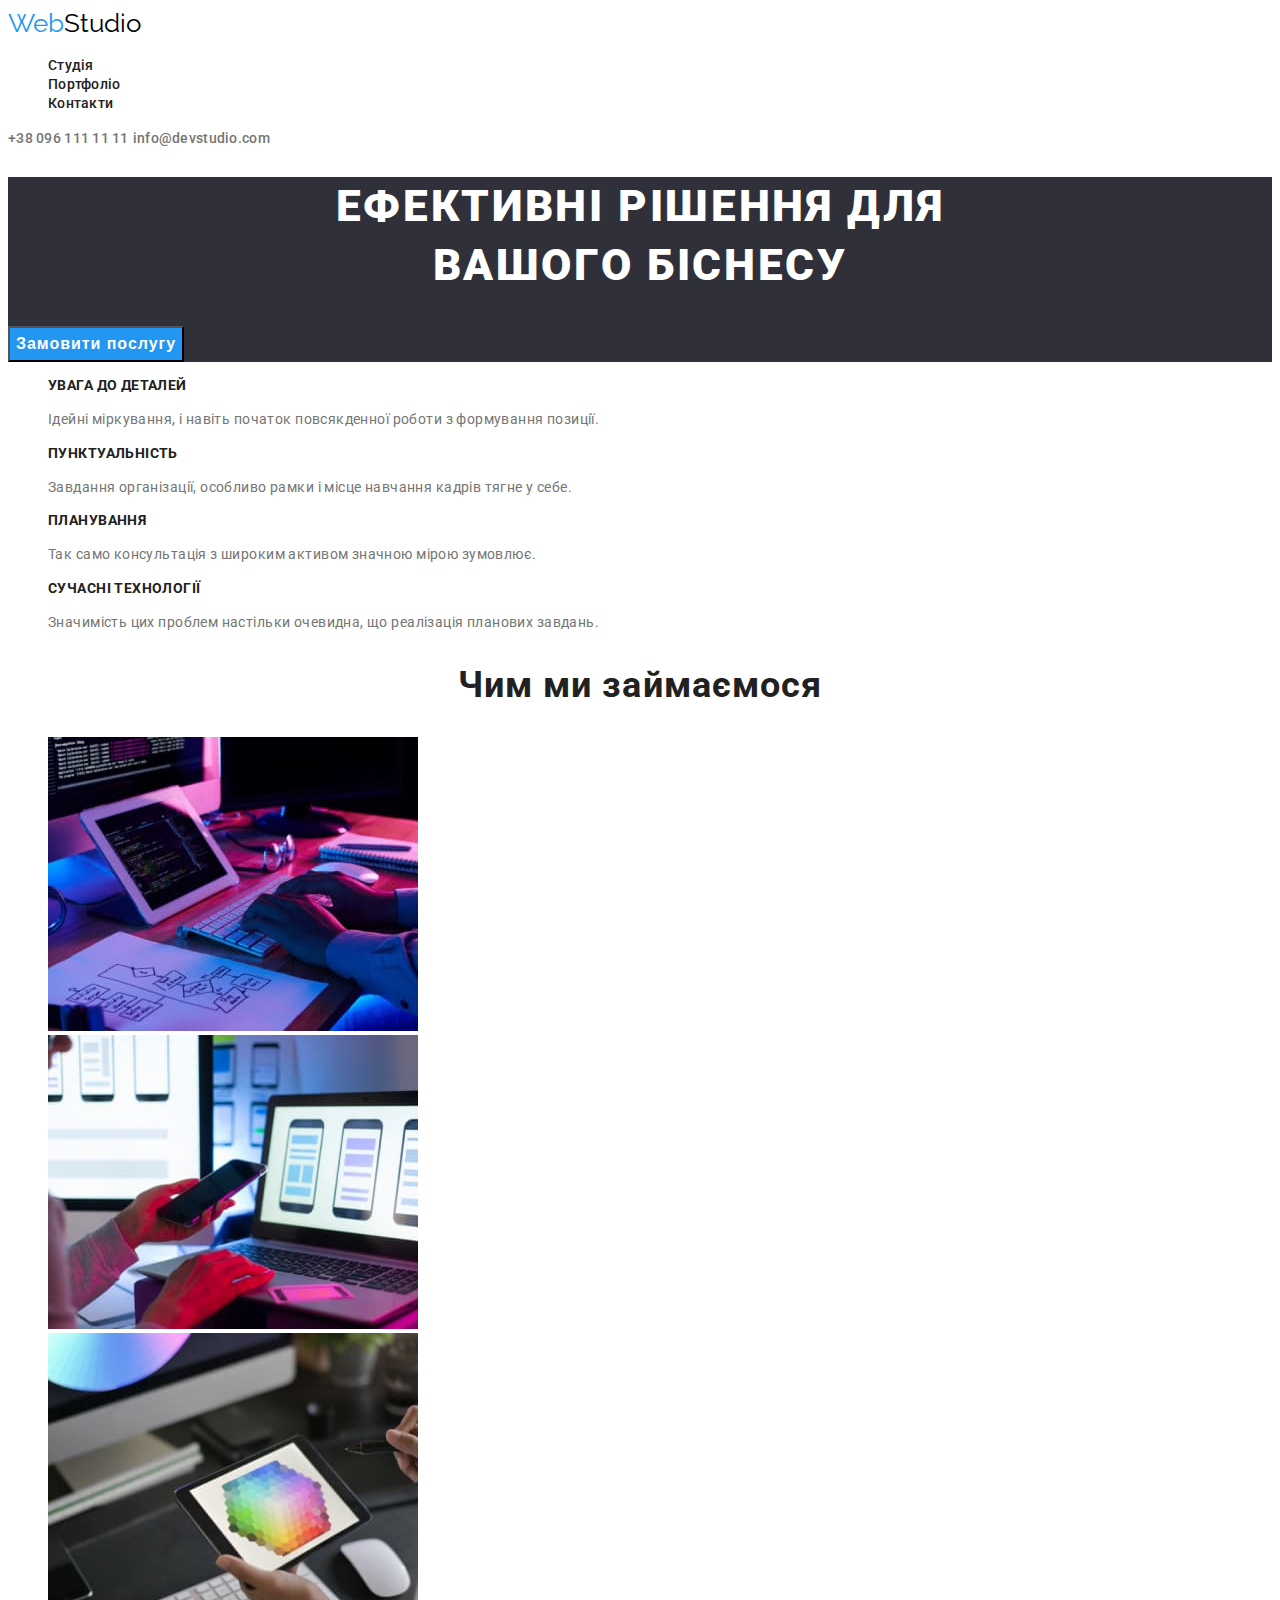
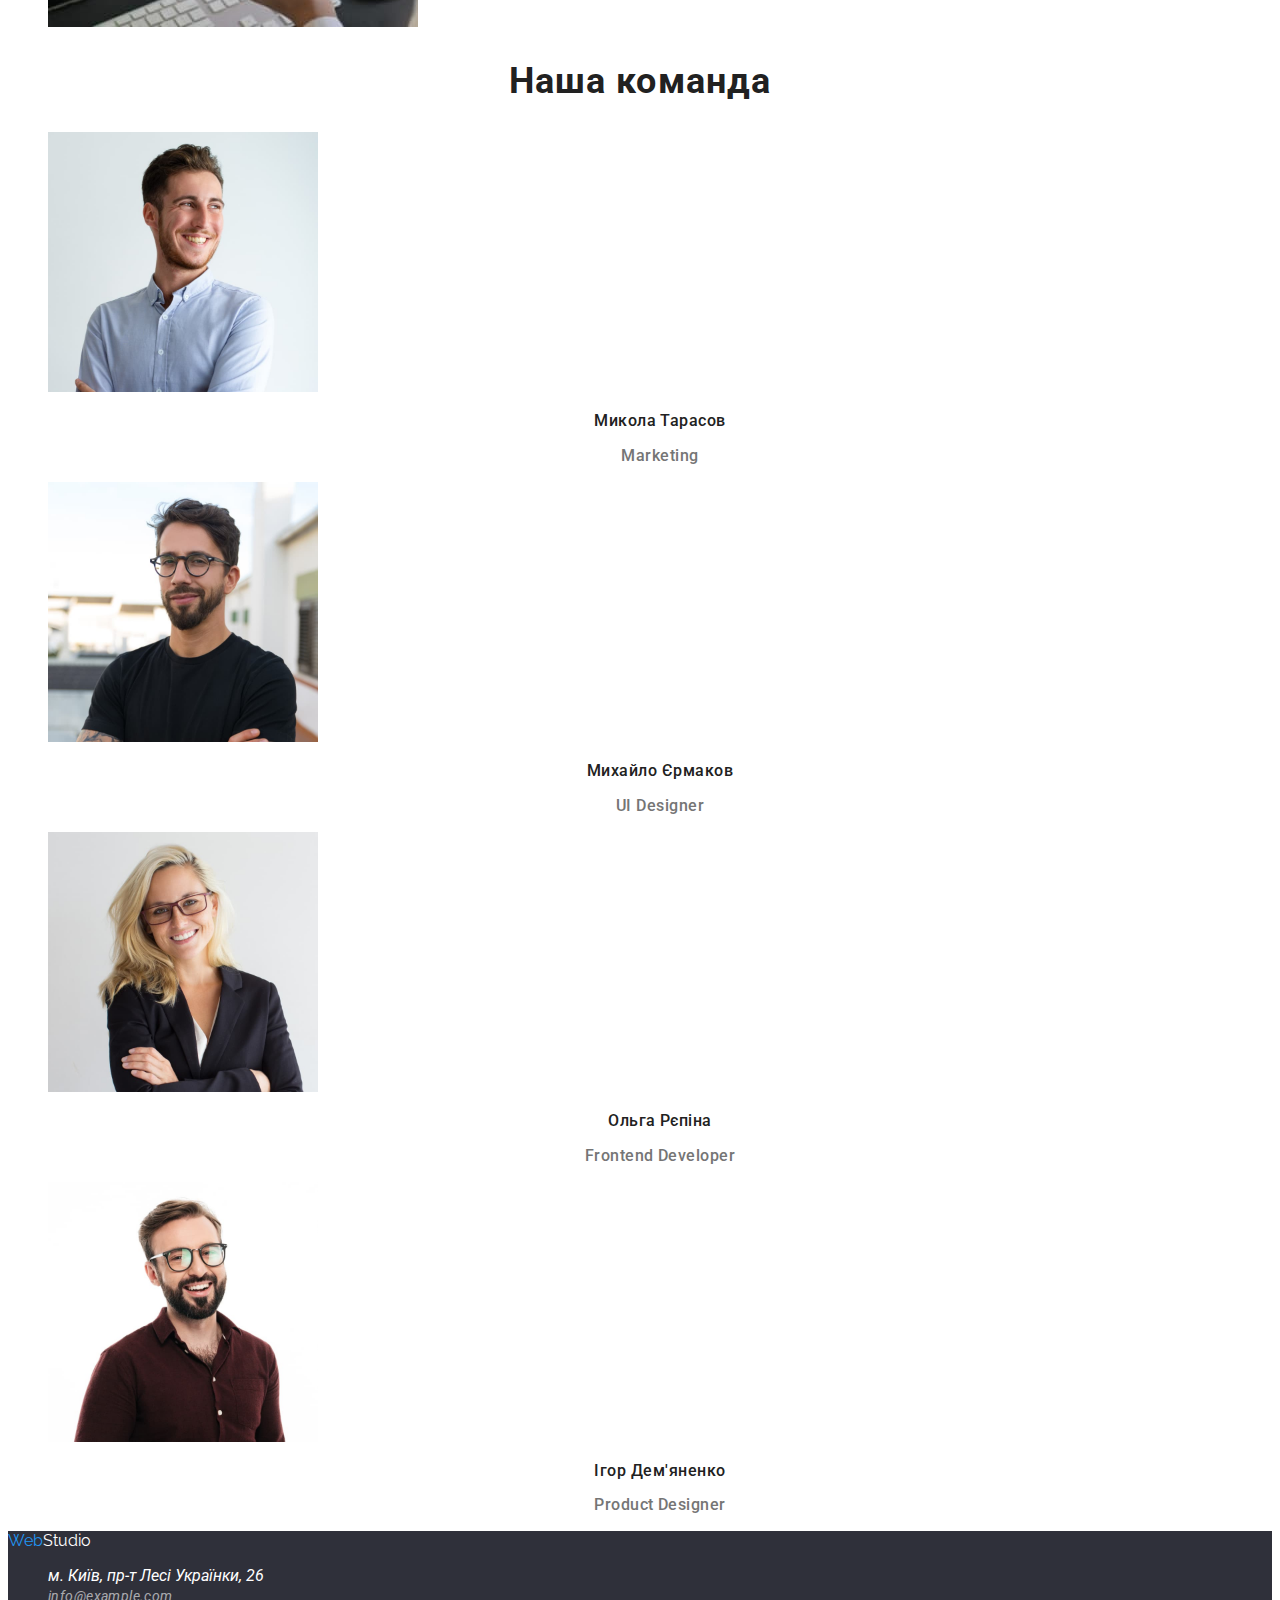
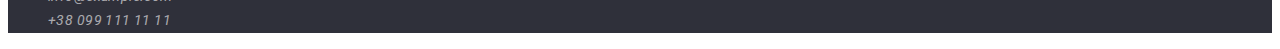
==== index.html @ bb92b0ab "Add files via upload" ====
<!DOCTYPE html>
<html lang="uk">
<head>
    <meta charset="UTF-8">
    <meta http-equiv="X-UA-Compatible" content="IE=edge">
    <meta name="viewport" content="width=device-width, initial-scale=1.0">
    <title>WebStudio</title>
    <link href="https://fonts.googleapis.com/css2?family=Raleway:wght@700&family=Roboto:wght@400;500;700;900&display=swap" rel="stylesheet">
    <link rel="stylesheet" href="./css/styles.css">
</head>

<body>
    <header class="top-page">
        <nav class="page-nav">
            <a href="./index.html" class="logo"><span class="web">Web</span>Studio</a>
            <ul>
                <li><a class="item-nav" href="./index.html">Студія</a></li>
                <li><a class="item-nav" href="./portfolio.html">Портфоліо</a></li>
                <li><a class="item-nav" href="">Контакти</a></li>
            </ul>
        </nav>
        <a class="address-nav" href="tel:+380961111111">+38 096 111 11 11</a>
        <a class="address-nav" href="mailto:info@devstudio.com">info@devstudio.com</a>
    </header>

    <main class="page">

        <div class="hero-page">
            <section>
                <h1 class="main-title">Ефективні рішення для <br> вашого біснесу</h1>
                <button class="buy-button" type="button">
                    Замовити послугу
                </button>
            </section>
        </div>

        <section>

            <h2 class="features">Особливості</h2>
            <ul>
                <li>
                    <h3 class="title feature">УВАГА ДО ДЕТАЛЕЙ</h3>
                    <p class="text description">Ідейні міркування, і навіть початок повсякденної роботи з формування позиції.</p>
                </li>
                <li>
                    <h3 class="title feature">ПУНКТУАЛЬНІСТЬ</h3>
                    <p class="text description">Завдання організації, особливо рамки і місце навчання кадрів тягне у себе.</p>
                </li>
                <li>
                    <h3 class="title feature">ПЛАНУВАННЯ</h3>
                    <p class="text description">Так само консультація з широким активом значною мірою зумовлює.</p>
                </li>
                <li>
                    <h3 class="title feature">СУЧАСНІ ТЕХНОЛОГІЇ</h3>
                    <p class="text description">Значимість цих проблем настільки очевидна, що реалізація планових завдань.</p>
                </li>
            </ul>

        </section>

        <section>

            <h2 class="title example">Чим ми займаємося</h2>
            <ul>
                <li>
                    <img width="370" src="./images/img.jpg" alt="working on computer">
                </li>
                <li>
                    <img width="370" src="./images/img (1).jpg" alt="working on laptop">
                </li>
                <li>
                    <img width="370" src="./images/img (2).jpg" alt="working on tablet">
                </li>
            </ul>
        </section>
        
        <section>

            <h2 class="title team">Наша команда</h2>
            <ul>
                <li>
                    <img width="270" src="./images/img (3).jpg" alt="man">
                    <h3 class="title person">Микола Тарасов</h3>
                    <p class="text position">Marketing</p>
                </li>
                <li>
                    <img width="270" src="./images/img (4).jpg" alt="man">
                    <h3 class="title person">Михайло Єрмаков</h3>
                    <p class="text position">UI Designer</p>
                </li>
                <li>
                    <img width="270" src="./images/img (6).jpg" alt="woman">
                    <h3 class="title person">Ольга Рєпіна</h3>
                    <p class="text position">Frontend Developer</p>
                </li>
                <li>
                    <img width="270" src="./images/img (7).jpg" alt="man">
                    <h3 class="title person">Ігор Дем'яненко</h3>
                    <p class="text position"> Product Designer</p>
                </li>
            </ul>
        </section>
    </main>

    <footer class="end-page">
        <a class="logo-footer" href="./index.html"><span class="web">Web</span>Studio</a>
        <div>
            <address>
                <ul>
                    <li><a class="address-f" href="">м. Київ, пр-т Лесі Українки, 26 </a></li>
                    <li><a class="address" href="mailto:info@example.com">info@example.com</a></li>
                    <li><a class="address" href="tell:+380991111111">+38 099 111 11 11</a></li>
                </ul>
            </address>
        </div>
    </footer> 
</body>
</html>
---- css/styles.css ----
:root{
    --text-color: #757575;
    --title-color:#212121;
    --main-background-color:#F5F5F5;
    --second-background-color:#F5F4FA;
    --brand-color: #2196F3;
    --brandnew-color: #2F303A;
    --hero-text-color: #FFFFFF;
    --logo-color:#000000;

}
ul{
    list-style: none;
}
.logo {
    color: var(--logo-color);
    text-decoration: none;
    font-family: 'Raleway';
    font-size: 26px;
    line-height: 1.2;
}
.web {
    color: var(--brand-color);
}
body{
    font-family: 'Roboto', sans-serif;
    color: var(--title-color);
}
/* header */

.item-nav {
    color: var(--title-color);
    text-decoration: none;
    font-weight: 500;
    font-size: 14px;
    line-height:1.14;
    letter-spacing: 0.02em;

}
.item-nav:hover,
.item-nav:focus{
    color: var(--brand-color);
}
.address-nav{
    color: var(--text-color);
    text-decoration: none;
    font-weight: 500;
    font-size: 14px;
    line-height:1.14;
    letter-spacing: 0.02em;

}
.address-nav:hover,
.address-nav:focus {
    color: var(--brand-color);
}
/* hero-page */
.hero-page {
    background-color: var(--brandnew-color)
}
.main-title {
    color: var(--hero-text-color);
    font-weight: 900;
    font-size: 44px;
    line-height: 1.36;
    text-align: center;
    letter-spacing: 0.06em;
    text-transform: uppercase;

}
.buy-button {
    color: var(--hero-text-color);
    background-color: var(--brand-color);
    font-weight: 700;
    font-size: 16px;
    line-height: 1.87;
    display: flex;
    align-items: center;
    text-align: center;
    letter-spacing: 0.06em;
}
/* main index*/
.features {
    display: none;
}
.feature {
    font-weight: 700;
    font-size: 14px;
    line-height: 1.14;
    letter-spacing: 0.03em;
    text-transform: uppercase;  
}
.description{
    font-size: 14px;
    line-height: 1.71;
    letter-spacing: 0.03em;
}
.example{
    font-weight: 700;
    font-size: 36px;
    line-height: 1.16;
    text-align: center;
    letter-spacing: 0.03em;
}
.team{
    font-weight: 700;
    font-size: 36px;
    line-height: 1.16;
    text-align: center;
    letter-spacing: 0.03em;
}
.person{
    font-weight: 500;
    font-size: 16px;
    line-height: 1.18;
    text-align: center;
    letter-spacing: 0.03em;
}
.position{
    font-weight: 500;
    font-size: 16px;
    line-height: 1.18;
    text-align: center;
    letter-spacing: 0.03em; 
}

.text {
    color: var(--text-color);
}
.title {
    color: var(--title-color);
}
/* footer */
.address{
    color: rgba(255, 255, 255, 0.6);
    text-decoration: none;
    font-size: 14px;
    line-height: 1.71;
    letter-spacing: 0.03em;

}
.address-f {
    text-decoration: none;
    color: var(--hero-text-color);
}
.end-page{
    background-color: var(--brandnew-color);
}
.logo-footer{
    text-decoration: none;
    color: var(--hero-text-color);
    font-family: 'Raleway'
    
}
.
/* портфоліо */

.projects{
    display: none;
}



.projects{
    display: none;
}
.text-button{
    color: var(--title-color);
}
.project-button {
    background-color: var(--second-background-color);
    color: var(--title-color);
    font-weight: 500;
    font-size: 16px;
    line-height: 1.62;
    text-align: center;
    letter-spacing: 0.03em;
    cursor: pointer;
}
.project-button:hover,
.project-button:focus {
    background-color: var(--brand-color);
    color: var(--hero-text-color);
}
.project-name{
    font-weight: 700;
    font-size: 18px;
    line-height: 36px;
    letter-spacing: 0.06em;
    color: var(--title-color);
}
.project-text{
    font-weight: 400;
    font-size: 16px;
    line-height: 30px;
    letter-spacing: 0.03em;
    color: var(--text-color);
}
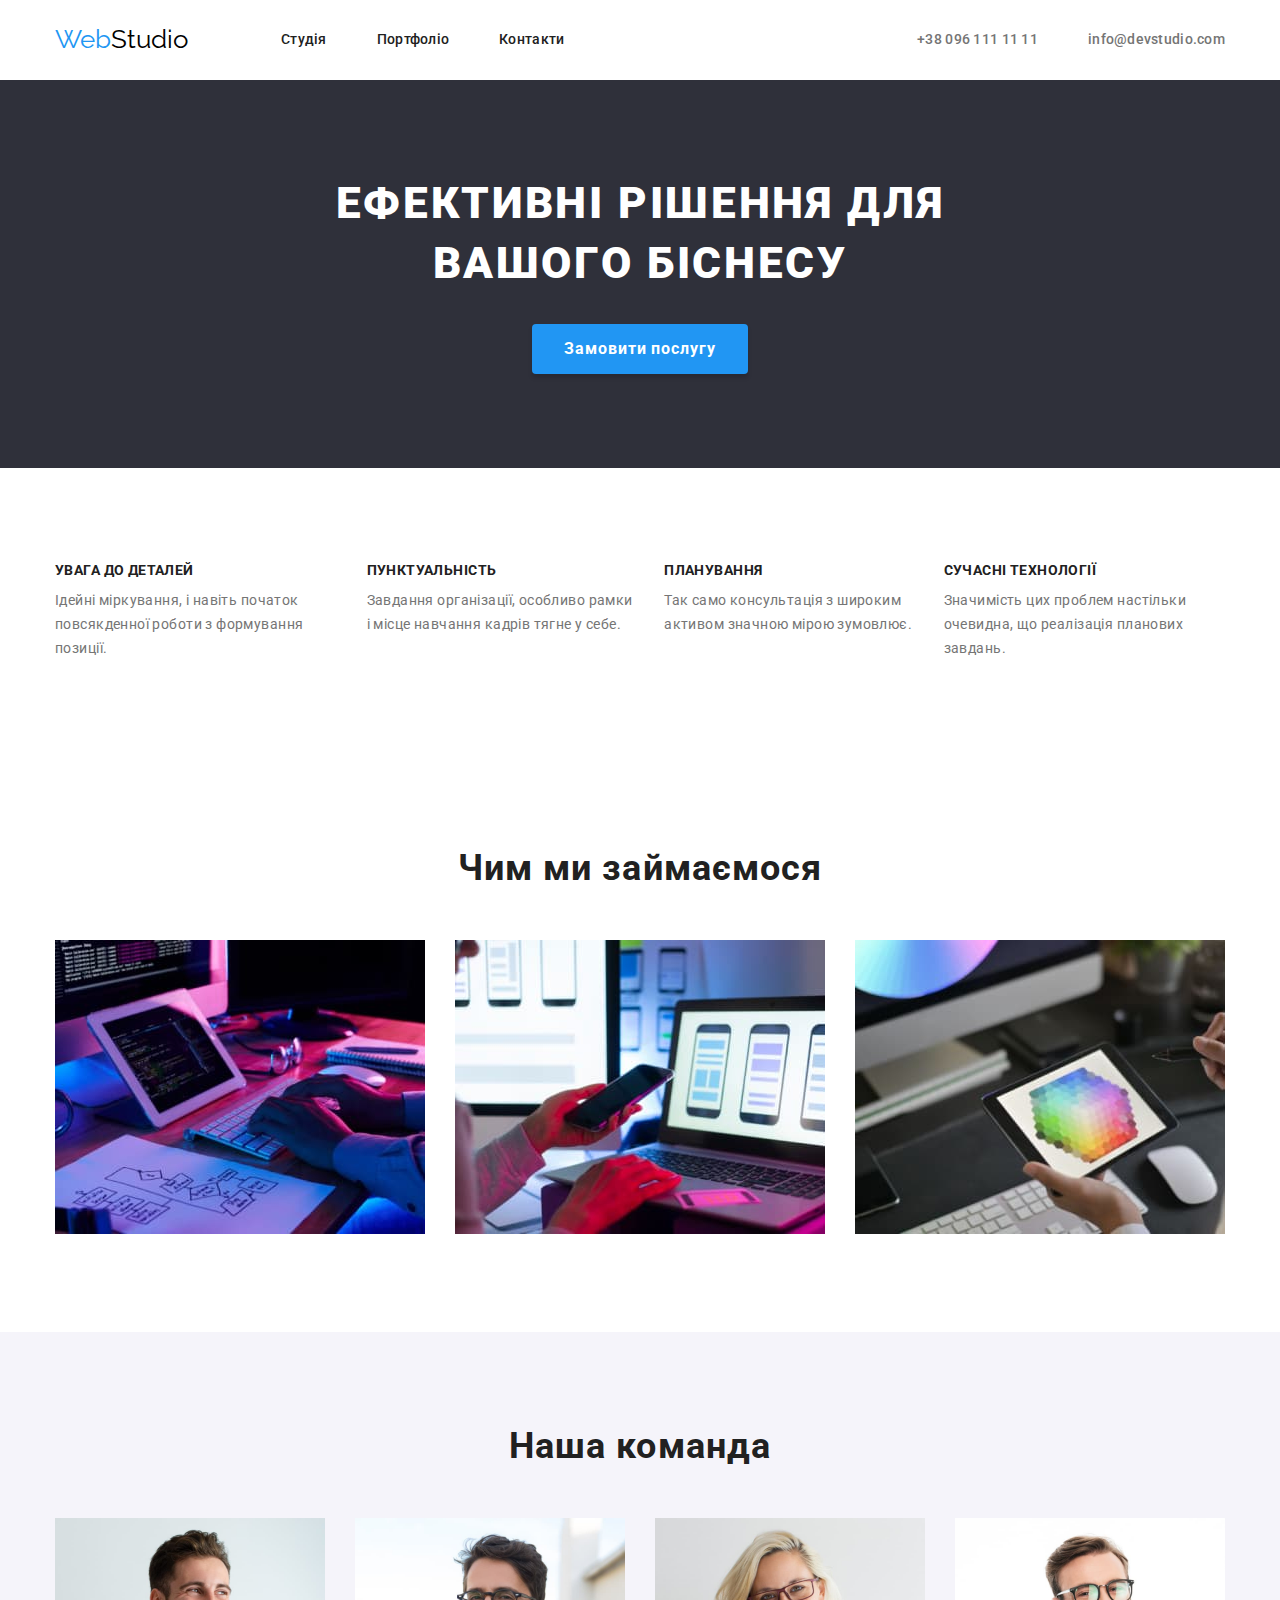
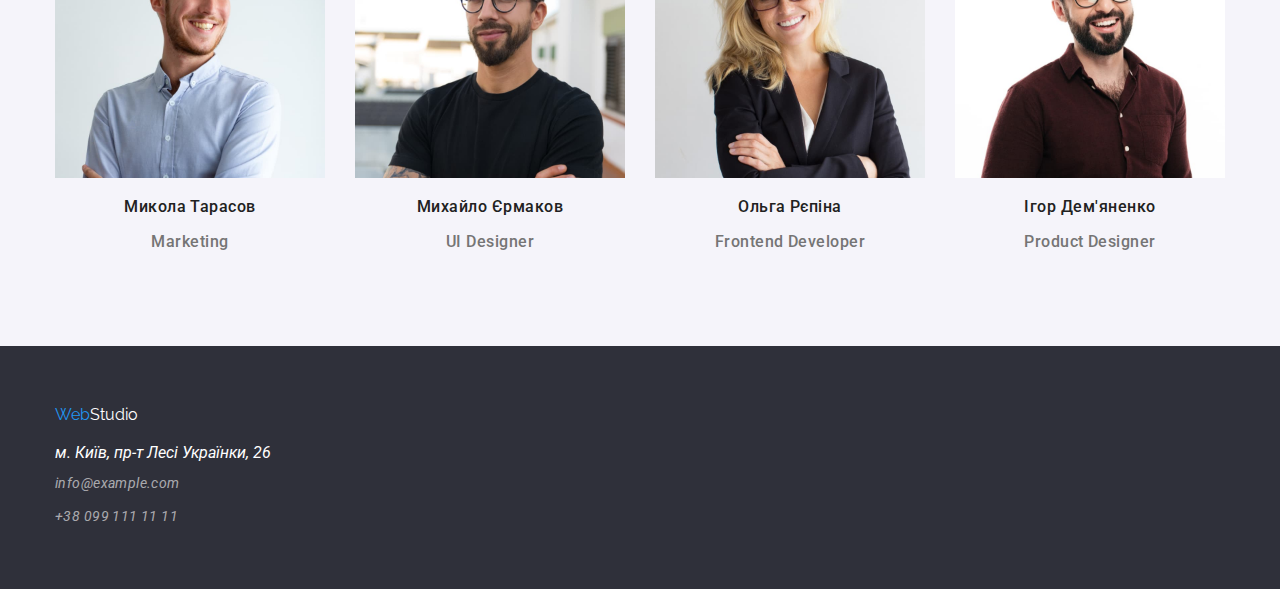
==== commit fbe98e1e: "доробив" ====
--- a/index.html
+++ b/index.html
@@ -6,112 +6,119 @@
     <meta name="viewport" content="width=device-width, initial-scale=1.0">
     <title>WebStudio</title>
     <link href="https://fonts.googleapis.com/css2?family=Raleway:wght@700&family=Roboto:wght@400;500;700;900&display=swap" rel="stylesheet">
+    <link rel="stylesheet" href="https://cdnjs.cloudflare.com/ajax/libs/modern-normalize/1.1.0/modern-normalize.min.css">
     <link rel="stylesheet" href="./css/styles.css">
 </head>
 
 <body>
-    <header class="top-page">
-        <nav class="page-nav">
-            <a href="./index.html" class="logo"><span class="web">Web</span>Studio</a>
-            <ul>
-                <li><a class="item-nav" href="./index.html">Студія</a></li>
-                <li><a class="item-nav" href="./portfolio.html">Портфоліо</a></li>
-                <li><a class="item-nav" href="">Контакти</a></li>
+    <header class="header-page">
+        <div class="container">
+            <nav class="page-nav">
+                <a href="./index.html" class="logo"><span class="web">Web</span>Studio</a>
+                <ul class="list">
+                    <li class="nav-list"><a class="item" href="./index.html">Студія</a></li>
+                    <li class="nav-list"><a class="item" href="./portfolio.html">Портфоліо</a></li>
+                    <li class="nav-list"><a class="item" href="#">Контакти</a></li>
+                </ul>
+            </nav>
+            <ul class="address">
+                <li class="address-list"><a class="address-nav" href="tel:+380961111111">+38 096 111 11 11</a></li>
+                <li class="address-list"><a class="address-nav" href="mailto:info@devstudio.com">info@devstudio.com</a></li>
             </ul>
-        </nav>
-        <a class="address-nav" href="tel:+380961111111">+38 096 111 11 11</a>
-        <a class="address-nav" href="mailto:info@devstudio.com">info@devstudio.com</a>
+        </div>
     </header>
 
     <main class="page">
-
-        <div class="hero-page">
-            <section>
-                <h1 class="main-title">Ефективні рішення для <br> вашого біснесу</h1>
+        <section class="section hero">
+            <div class="container">
+                <h1 class="title">Ефективні рішення для <br> вашого біснесу</h1>
                 <button class="buy-button" type="button">
                     Замовити послугу
                 </button>
-            </section>
-        </div>
-
-        <section>
-
-            <h2 class="features">Особливості</h2>
-            <ul>
-                <li>
-                    <h3 class="title feature">УВАГА ДО ДЕТАЛЕЙ</h3>
-                    <p class="text description">Ідейні міркування, і навіть початок повсякденної роботи з формування позиції.</p>
-                </li>
-                <li>
-                    <h3 class="title feature">ПУНКТУАЛЬНІСТЬ</h3>
-                    <p class="text description">Завдання організації, особливо рамки і місце навчання кадрів тягне у себе.</p>
-                </li>
-                <li>
-                    <h3 class="title feature">ПЛАНУВАННЯ</h3>
-                    <p class="text description">Так само консультація з широким активом значною мірою зумовлює.</p>
-                </li>
-                <li>
-                    <h3 class="title feature">СУЧАСНІ ТЕХНОЛОГІЇ</h3>
-                    <p class="text description">Значимість цих проблем настільки очевидна, що реалізація планових завдань.</p>
-                </li>
-            </ul>
-
+            </div>
         </section>
 
-        <section>
+        <section class="section">
+            <div class="container">
+                <h2 class="features">Особливості</h2>
+                <ul class="features-list">
+                    <li class="features-item">
+                        <h3 class="title">УВАГА ДО ДЕТАЛЕЙ</h3>
+                        <p class="text">Ідейні міркування, і навіть початок повсякденної роботи з формування позиції.</p>
+                    </li>
+                    <li class="features-item">
+                        <h3 class="title">ПУНКТУАЛЬНІСТЬ</h3>
+                        <p class="text">Завдання організації, особливо рамки і місце навчання кадрів тягне у себе.</p>
+                    </li>
+                    <li class="features-item">
+                        <h3 class="title">ПЛАНУВАННЯ</h3>
+                        <p class="text">Так само консультація з широким активом значною мірою зумовлює.</p>
+                    </li>
+                    <li class="features-item">
+                        <h3 class="title">СУЧАСНІ ТЕХНОЛОГІЇ</h3>
+                        <p class="text">Значимість цих проблем настільки очевидна, що реалізація планових завдань.</p>
+                    </li>
+                </ul>
+            </div>
+        </section>
 
-            <h2 class="title example">Чим ми займаємося</h2>
-            <ul>
-                <li>
-                    <img width="370" src="./images/img.jpg" alt="working on computer">
-                </li>
-                <li>
-                    <img width="370" src="./images/img (1).jpg" alt="working on laptop">
-                </li>
-                <li>
-                    <img width="370" src="./images/img (2).jpg" alt="working on tablet">
-                </li>
-            </ul>
+        <section class="section">
+            <div class="container">
+                <h2 class="title-example">Чим ми займаємося</h2>
+                <ul class="list-example">
+                    <li class="item-example">
+                        <img class="image-example" width="370" src="./images/img.jpg" alt="working on computer">
+                    </li>
+                    <li class="item-example">
+                        <img class="image-example" width="370" src="./images/img (1).jpg" alt="working on laptop">
+                    </li>
+                    <li class="item-example">
+                        <img class="image-example" width="370" src="./images/img (2).jpg" alt="working on tablet">
+                    </li>
+                </ul>
+            </div>
         </section>
         
-        <section>
-
-            <h2 class="title team">Наша команда</h2>
-            <ul>
-                <li>
-                    <img width="270" src="./images/img (3).jpg" alt="man">
-                    <h3 class="title person">Микола Тарасов</h3>
-                    <p class="text position">Marketing</p>
-                </li>
-                <li>
-                    <img width="270" src="./images/img (4).jpg" alt="man">
-                    <h3 class="title person">Михайло Єрмаков</h3>
-                    <p class="text position">UI Designer</p>
-                </li>
-                <li>
-                    <img width="270" src="./images/img (6).jpg" alt="woman">
-                    <h3 class="title person">Ольга Рєпіна</h3>
-                    <p class="text position">Frontend Developer</p>
-                </li>
-                <li>
-                    <img width="270" src="./images/img (7).jpg" alt="man">
-                    <h3 class="title person">Ігор Дем'яненко</h3>
-                    <p class="text position"> Product Designer</p>
-                </li>
-            </ul>
+        <section class="section background">
+            <div class="container">
+                <h2 class="title-team">Наша команда</h2>
+                <ul class="list-team">
+                    <li class="item-team">
+                        <img width="270" src="./images/img (3).jpg" alt="man">
+                        <h3 class="title person">Микола Тарасов</h3>
+                        <p class="text position">Marketing</p>
+                    </li>
+                    <li class="item-team">
+                        <img width="270" src="./images/img (4).jpg" alt="man">
+                        <h3 class="title person">Михайло Єрмаков</h3>
+                        <p class="text position">UI Designer</p>
+                    </li>
+                    <li class="item-team">
+                        <img width="270" src="./images/img (6).jpg" alt="woman">
+                        <h3 class="title person">Ольга Рєпіна</h3>
+                        <p class="text position">Frontend Developer</p>
+                    </li>
+                    <li class="item-team">
+                        <img width="270" src="./images/img (7).jpg" alt="man">
+                        <h3 class="title person">Ігор Дем'яненко</h3>
+                        <p class="text position"> Product Designer</p>
+                    </li>
+                </ul>
+            </div>
         </section>
     </main>
 
     <footer class="end-page">
-        <a class="logo-footer" href="./index.html"><span class="web">Web</span>Studio</a>
-        <div>
-            <address>
-                <ul>
-                    <li><a class="address-f" href="">м. Київ, пр-т Лесі Українки, 26 </a></li>
-                    <li><a class="address" href="mailto:info@example.com">info@example.com</a></li>
-                    <li><a class="address" href="tell:+380991111111">+38 099 111 11 11</a></li>
-                </ul>
-            </address>
+        <div class="container footer">
+            <a class="logo-footer" href="./index.html"><span class="web">Web</span>Studio</a>
+                <address>
+                    <ul class="list">
+                        <li class="list-address"><a class="address-f" href="">м. Київ, пр-т Лесі Українки, 26 </a></li>
+                        <li class="list-address"><a class="address-footer" href="mailto:info@example.com">info@example.com</a></li>
+                        <li class="list-address"><a class="address-footer" href="tell:+380991111111">+38 099 111 11 11</a></li>
+                    </ul>
+                </address>
+    
         </div>
     </footer> 
 </body>
--- a/css/styles.css
+++ b/css/styles.css
@@ -10,9 +10,32 @@
 
 }
 ul{
+    padding: 0;
+    margin: 0;
     list-style: none;
 }
+
+body{
+    font-family: 'Roboto', sans-serif;
+    color: var(--title-color);
+}
+/* container */
+.container{
+    width: 1200px;
+    padding-left: 15px;
+    padding-right: 15px;
+    margin-left: auto;
+    margin-right: auto;
+    padding: 0, 15px;
+
+    /* outline: solid tomato; */
+
+}
+/* шапка */
+/* logo */
 .logo {
+
+    margin-right: 93px;
     color: var(--logo-color);
     text-decoration: none;
     font-family: 'Raleway';
@@ -22,13 +45,36 @@
 .web {
     color: var(--brand-color);
 }
-body{
-    font-family: 'Roboto', sans-serif;
-    color: var(--title-color);
-}
-/* header */
-
-.item-nav {
+
+.header-page {
+    padding-top: 24px;
+    padding-bottom: 25px;
+    display: flex;
+    align-items: center;
+}
+.header-page .container {
+    display: flex;
+    align-items: center;
+}
+/* навігація */
+.page-nav {
+    display: flex;
+    align-items: center;
+}
+.page-nav .list {
+    display: flex;
+}
+.address .address-list + .address-list {
+    margin-left: 50px;
+}
+.address {
+    display: flex;
+    margin-left: auto;
+}
+.list .nav-list + .nav-list {
+    margin-left: 50px;
+}
+.item {
     color: var(--title-color);
     text-decoration: none;
     font-weight: 500;
@@ -37,10 +83,11 @@
     letter-spacing: 0.02em;
 
 }
-.item-nav:hover,
-.item-nav:focus{
+.page-nav .item:hover,
+.page-nav .item:focus{
     color: var(--brand-color);
 }
+
 .address-nav{
     color: var(--text-color);
     text-decoration: none;
@@ -54,61 +101,115 @@
 .address-nav:focus {
     color: var(--brand-color);
 }
+
+
 /* hero-page */
-.hero-page {
-    background-color: var(--brandnew-color)
-}
-.main-title {
+.hero {
+    background-color: var(--brandnew-color);
+    text-align: center;
+    
+}
+.hero .title {
+    margin-top: 0;
+    margin-bottom: 30px;
+
     color: var(--hero-text-color);
     font-weight: 900;
     font-size: 44px;
     line-height: 1.36;
-    text-align: center;
     letter-spacing: 0.06em;
     text-transform: uppercase;
 
 }
 .buy-button {
-    color: var(--hero-text-color);
-    background-color: var(--brand-color);
-    font-weight: 700;
-    font-size: 16px;
-    line-height: 1.87;
-    display: flex;
-    align-items: center;
-    text-align: center;
     letter-spacing: 0.06em;
+    font-weight: 700;
+    font-size: 16px;
+    line-height: 30px;
+    
+    width: 216px;
+    min-height: 50px;
+    
+    color: var(--hero-text-color);
+    border: transparent;
+    background: var(--brand-color);
+    box-shadow: 0px 4px 4px rgba(0, 0, 0, 0.15);
+    border-radius: 4px;
 }
 /* main index*/
+.section {
+    padding-top: 94px;
+    padding-bottom: 94px;
+}
 .features {
     display: none;
 }
-.feature {
-    font-weight: 700;
-    font-size: 14px;
-    line-height: 1.14;
-    letter-spacing: 0.03em;
-    text-transform: uppercase;  
-}
-.description{
-    font-size: 14px;
-    line-height: 1.71;
-    letter-spacing: 0.03em;
-}
-.example{
+.text {
+    margin-top: 0;
+    margin-bottom: 0;
+    color: var(--text-color);
+}
+.features-item:not(:last-child){
+    margin-right: 30px;
+}
+.features-item .text{
+    font-weight: 400;
+    font-size: 14px;
+    line-height: 24px;
+    letter-spacing: 0.03em
+}
+.features-item .title {
+    margin-top: 0px;
+    margin-bottom: 10px;
+    
+    font-weight: 700;
+    font-size: 14px;
+    line-height: 16px;
+    letter-spacing: 0.03em;
+    text-transform: uppercase;
+
+
+    color: var(--title-color);
+}
+.features-list {
+    display: flex;
+}
+.title-example{
+    margin-top: 0px;
+    margin-bottom: 50px;
+
     font-weight: 700;
     font-size: 36px;
     line-height: 1.16;
     text-align: center;
     letter-spacing: 0.03em;
 }
-.team{
+.list-example {
+    display: flex;
+}
+.item-example + .item-example {
+    margin-left: 30px;
+}
+.background{
+    background-color: var(--second-background-color);
+}
+
+.title-team{
+    margin-top: 0;
+    margin-bottom: 50px;
+
     font-weight: 700;
     font-size: 36px;
     line-height: 1.16;
     text-align: center;
     letter-spacing: 0.03em;
 }
+.list-team{
+    display: flex;
+}
+.item-team + .item-team {
+    margin-left: 30px;
+}
 .person{
     font-weight: 500;
     font-size: 16px;
@@ -123,21 +224,21 @@
     text-align: center;
     letter-spacing: 0.03em; 
 }
-
-.text {
-    color: var(--text-color);
-}
-.title {
-    color: var(--title-color);
-}
 /* footer */
-.address{
+.footer{
+    padding-top: 60px;
+    padding-bottom: 60px;
+}
+.address-footer{
     color: rgba(255, 255, 255, 0.6);
     text-decoration: none;
     font-size: 14px;
     line-height: 1.71;
     letter-spacing: 0.03em;
 
+}
+.list-address:not(:last-child) {
+    margin-bottom: 9px;
 }
 .address-f {
     text-decoration: none;
@@ -147,42 +248,74 @@
     background-color: var(--brandnew-color);
 }
 .logo-footer{
+    display: inline-block;
+    margin-bottom: 20px;
+
     text-decoration: none;
     color: var(--hero-text-color);
     font-family: 'Raleway'
     
 }
-.
 /* портфоліо */
-
 .projects{
     display: none;
 }
-
-
-
-.projects{
-    display: none;
-}
-.text-button{
-    color: var(--title-color);
-}
+.project-list {
+    margin-bottom: 50px;
+    display: flex;
+    justify-content: center;
+}
+
 .project-button {
+    display: inline-block;
+    min-width: 73px;
+    min-height: 38px;
+
+    border: transparent;
     background-color: var(--second-background-color);
     color: var(--title-color);
+
     font-weight: 500;
     font-size: 16px;
     line-height: 1.62;
     text-align: center;
     letter-spacing: 0.03em;
     cursor: pointer;
+    box-shadow: 0px 3px 1px rgba(0, 0, 0, 0.1), 0px 1px 2px rgba(0, 0, 0, 0.08), 0px 2px 2px rgba(0, 0, 0, 0.12);
+    border-radius: 4px;
+}
+.project-list .item + .item {
+    margin-left: 8px;
 }
 .project-button:hover,
 .project-button:focus {
     background-color: var(--brand-color);
     color: var(--hero-text-color);
 }
+
+.picture {
+    width: 370px;
+    margin-right: 30px;
+    margin-bottom: 30px;
+}
+.picture:nth-child(3n){
+    margin-right: 0;
+}
+.picture:nth-last-child(-n + 3){
+    margin-bottom: 0;
+}
+
+
+.picture-list{
+
+    display: flex;
+    flex-wrap: wrap;
+}
 .project-name{
+    display: inline-block;
+    margin-top: 20px;
+    margin-bottom: 4px;
+
     font-weight: 700;
     font-size: 18px;
     line-height: 36px;
@@ -190,9 +323,13 @@
     color: var(--title-color);
 }
 .project-text{
+    margin-top: 0;
+    margin-bottom: 0;
+
+    
     font-weight: 400;
     font-size: 16px;
     line-height: 30px;
     letter-spacing: 0.03em;
     color: var(--text-color);
-}+}
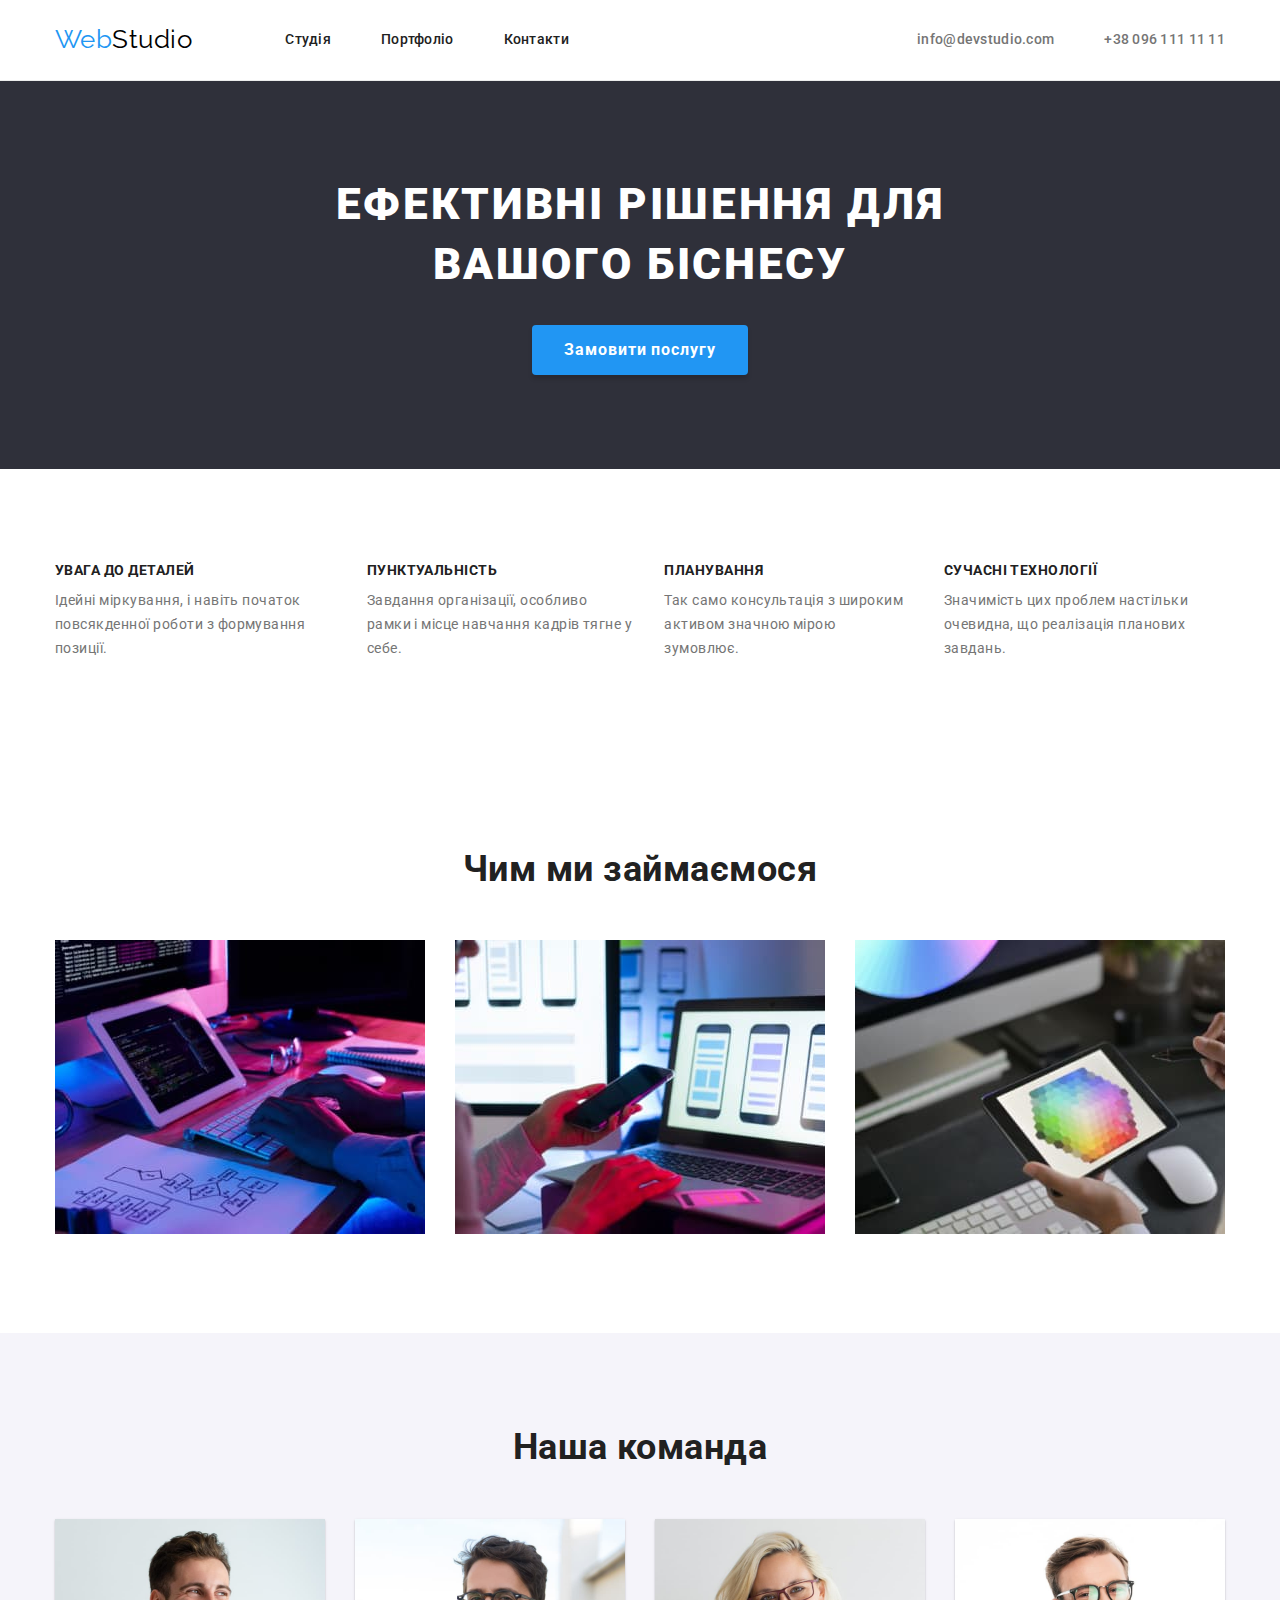
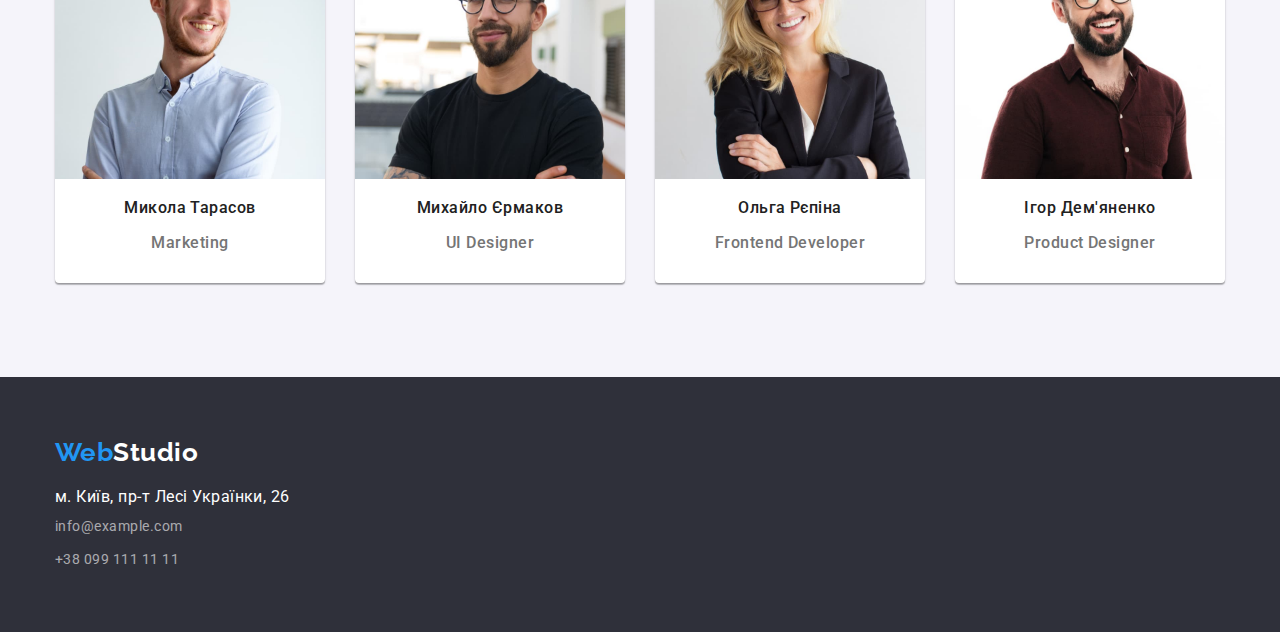
==== commit 24e13e76: "доробив дз" ====
--- a/index.html
+++ b/index.html
@@ -22,8 +22,8 @@
                 </ul>
             </nav>
             <ul class="address">
-                <li class="address-list"><a class="address-nav" href="tel:+380961111111">+38 096 111 11 11</a></li>
                 <li class="address-list"><a class="address-nav" href="mailto:info@devstudio.com">info@devstudio.com</a></li>
+                <li class="address-list"><a class="address-nav" href="tel:+380961111111">+38 096 111 11 11</a></li>  
             </ul>
         </div>
     </header>
@@ -31,7 +31,7 @@
     <main class="page">
         <section class="section hero">
             <div class="container">
-                <h1 class="title">Ефективні рішення для <br> вашого біснесу</h1>
+                <h1 class="title">Ефективні рішення для вашого біснесу</h1>
                 <button class="buy-button" type="button">
                     Замовити послугу
                 </button>
@@ -40,22 +40,22 @@
 
         <section class="section">
             <div class="container">
-                <h2 class="features">Особливості</h2>
+                <h2 class="visually-hidden">Особливості</h2>
                 <ul class="features-list">
                     <li class="features-item">
-                        <h3 class="title">УВАГА ДО ДЕТАЛЕЙ</h3>
+                        <h3 class="title">Увага до деталей</h3>
                         <p class="text">Ідейні міркування, і навіть початок повсякденної роботи з формування позиції.</p>
                     </li>
                     <li class="features-item">
-                        <h3 class="title">ПУНКТУАЛЬНІСТЬ</h3>
+                        <h3 class="title">Пунктуальність</h3>
                         <p class="text">Завдання організації, особливо рамки і місце навчання кадрів тягне у себе.</p>
                     </li>
                     <li class="features-item">
-                        <h3 class="title">ПЛАНУВАННЯ</h3>
+                        <h3 class="title">Планування</h3>
                         <p class="text">Так само консультація з широким активом значною мірою зумовлює.</p>
                     </li>
                     <li class="features-item">
-                        <h3 class="title">СУЧАСНІ ТЕХНОЛОГІЇ</h3>
+                        <h3 class="title">Сучасні технології</h3>
                         <p class="text">Значимість цих проблем настільки очевидна, що реалізація планових завдань.</p>
                     </li>
                 </ul>
@@ -67,13 +67,13 @@
                 <h2 class="title-example">Чим ми займаємося</h2>
                 <ul class="list-example">
                     <li class="item-example">
-                        <img class="image-example" width="370" src="./images/img.jpg" alt="working on computer">
+                        <img class="image-example" width="370" src="./images/img.jpg" alt="працює за комп'ютером">
                     </li>
                     <li class="item-example">
-                        <img class="image-example" width="370" src="./images/img (1).jpg" alt="working on laptop">
+                        <img class="image-example" width="370" src="./images/img(1).jpg" alt="працює за ноутбуком">
                     </li>
                     <li class="item-example">
-                        <img class="image-example" width="370" src="./images/img (2).jpg" alt="working on tablet">
+                        <img class="image-example" width="370" src="./images/img(2).jpg" alt="працює за планшетом">
                     </li>
                 </ul>
             </div>
@@ -84,22 +84,22 @@
                 <h2 class="title-team">Наша команда</h2>
                 <ul class="list-team">
                     <li class="item-team">
-                        <img width="270" src="./images/img (3).jpg" alt="man">
+                        <img width="270" src="./images/img(3).jpg" alt="Микола-Тарасов">
                         <h3 class="title person">Микола Тарасов</h3>
                         <p class="text position">Marketing</p>
                     </li>
                     <li class="item-team">
-                        <img width="270" src="./images/img (4).jpg" alt="man">
+                        <img width="270" src="./images/img(4).jpg" alt="Михайло-Єрмаков">
                         <h3 class="title person">Михайло Єрмаков</h3>
                         <p class="text position">UI Designer</p>
                     </li>
                     <li class="item-team">
-                        <img width="270" src="./images/img (6).jpg" alt="woman">
+                        <img width="270" src="./images/img(6).jpg" alt="Ольга-Рєпіна">
                         <h3 class="title person">Ольга Рєпіна</h3>
                         <p class="text position">Frontend Developer</p>
                     </li>
                     <li class="item-team">
-                        <img width="270" src="./images/img (7).jpg" alt="man">
+                        <img width="270" src="./images/img(7).jpg" alt="Ігор-Дем'яненко">
                         <h3 class="title person">Ігор Дем'яненко</h3>
                         <p class="text position"> Product Designer</p>
                     </li>
@@ -115,7 +115,7 @@
                     <ul class="list">
                         <li class="list-address"><a class="address-f" href="">м. Київ, пр-т Лесі Українки, 26 </a></li>
                         <li class="list-address"><a class="address-footer" href="mailto:info@example.com">info@example.com</a></li>
-                        <li class="list-address"><a class="address-footer" href="tell:+380991111111">+38 099 111 11 11</a></li>
+                        <li class="list-address"><a class="address-footer" href="tel:+380991111111">+38 099 111 11 11</a></li>
                     </ul>
                 </address>
     
--- a/css/styles.css
+++ b/css/styles.css
@@ -4,21 +4,37 @@
     --main-background-color:#F5F5F5;
     --second-background-color:#F5F4FA;
     --brand-color: #2196F3;
+    --second-brand-color: #188CE8;
     --brandnew-color: #2F303A;
     --hero-text-color: #FFFFFF;
     --logo-color:#000000;
-
+    --grey-color: #EEEEEE;
+    --top-line-color: #ECECEC;
+}
+body{
+    font-family: 'Roboto', sans-serif;
+    color: var(--title-color);
+    letter-spacing: 0.03em;
+    color: var(--main-background-color);
+    color: var(--title-color);
 }
 ul{
     padding: 0;
     margin: 0;
     list-style: none;
 }
-
-body{
-    font-family: 'Roboto', sans-serif;
-    color: var(--title-color);
-}
+.visually-hidden {
+    position: absolute;
+      white-space: nowrap;
+      width: 1px;
+      height: 1px;
+      overflow: hidden;
+      border: 0;
+      padding: 0;
+      clip: rect(0 0 0 0);
+      clip-path: inset(50%);
+      margin: -1px;
+  } 
 /* container */
 .container{
     width: 1200px;
@@ -31,6 +47,19 @@
     /* outline: solid tomato; */
 
 }
+/* акцент */
+.web,
+.page-nav,
+.item:hover,
+.page-nav,
+.item:focus,
+.address-nav:hover,
+.address-nav:focus,
+.address-footer:hover,
+.address-footer:focus{
+    color: var(--brand-color);
+}
+
 /* шапка */
 /* logo */
 .logo {
@@ -38,19 +67,19 @@
     margin-right: 93px;
     color: var(--logo-color);
     text-decoration: none;
-    font-family: 'Raleway';
+    font-family: 'Raleway', sans-serif;
     font-size: 26px;
     line-height: 1.2;
 }
-.web {
-    color: var(--brand-color);
-}
+
 
 .header-page {
     padding-top: 24px;
     padding-bottom: 25px;
     display: flex;
     align-items: center;
+
+    border-bottom: 1px solid var(--top-line-color)
 }
 .header-page .container {
     display: flex;
@@ -83,10 +112,6 @@
     letter-spacing: 0.02em;
 
 }
-.page-nav .item:hover,
-.page-nav .item:focus{
-    color: var(--brand-color);
-}
 
 .address-nav{
     color: var(--text-color);
@@ -97,10 +122,10 @@
     letter-spacing: 0.02em;
 
 }
-.address-nav:hover,
-.address-nav:focus {
-    color: var(--brand-color);
-}
+/* .line{
+    border-bottom: 1px solid var(--top-line-color)
+} */
+
 
 
 /* hero-page */
@@ -110,8 +135,13 @@
     
 }
 .hero .title {
+
+    width: 694px;
+    margin: 0 auto 30px auto;
+    /* margin-left: auto;
+    margin-right: auto;
     margin-top: 0;
-    margin-bottom: 30px;
+    margin-bottom: 30px; */
 
     color: var(--hero-text-color);
     font-weight: 900;
@@ -125,8 +155,9 @@
     letter-spacing: 0.06em;
     font-weight: 700;
     font-size: 16px;
-    line-height: 30px;
-    
+    line-height: 1.87;
+    
+    cursor: pointer;
     width: 216px;
     min-height: 50px;
     
@@ -136,14 +167,16 @@
     box-shadow: 0px 4px 4px rgba(0, 0, 0, 0.15);
     border-radius: 4px;
 }
+.buy-button:hover{
+    background: var(--second-brand-color);
+    box-shadow: 0px 4px 4px rgba(0, 0, 0, 0.15);
+    border-radius: 4px;
+}
 /* main index*/
 .section {
     padding-top: 94px;
     padding-bottom: 94px;
 }
-.features {
-    display: none;
-}
 .text {
     margin-top: 0;
     margin-bottom: 0;
@@ -155,8 +188,7 @@
 .features-item .text{
     font-weight: 400;
     font-size: 14px;
-    line-height: 24px;
-    letter-spacing: 0.03em
+    line-height: 1.71;
 }
 .features-item .title {
     margin-top: 0px;
@@ -164,8 +196,7 @@
     
     font-weight: 700;
     font-size: 14px;
-    line-height: 16px;
-    letter-spacing: 0.03em;
+    line-height: 1.14;
     text-transform: uppercase;
 
 
@@ -182,7 +213,6 @@
     font-size: 36px;
     line-height: 1.16;
     text-align: center;
-    letter-spacing: 0.03em;
 }
 .list-example {
     display: flex;
@@ -195,6 +225,8 @@
 }
 
 .title-team{
+    background-color: var(--second-background-color);
+
     margin-top: 0;
     margin-bottom: 50px;
 
@@ -202,10 +234,16 @@
     font-size: 36px;
     line-height: 1.16;
     text-align: center;
-    letter-spacing: 0.03em;
 }
 .list-team{
     display: flex;
+}
+.item-team{
+    padding-bottom: 30px;
+    background-color: var(--hero-text-color);
+    box-shadow: 0px 1px 3px rgba(0, 0, 0, 0.12), 0px 1px 1px rgba(0, 0, 0, 0.14), 0px 2px 1px rgba(0, 0, 0, 0.2);
+    border-radius: 0px 0px 4px 4px;
+
 }
 .item-team + .item-team {
     margin-left: 30px;
@@ -215,14 +253,12 @@
     font-size: 16px;
     line-height: 1.18;
     text-align: center;
-    letter-spacing: 0.03em;
 }
 .position{
     font-weight: 500;
     font-size: 16px;
     line-height: 1.18;
-    text-align: center;
-    letter-spacing: 0.03em; 
+    text-align: center; 
 }
 /* footer */
 .footer{
@@ -234,8 +270,11 @@
     text-decoration: none;
     font-size: 14px;
     line-height: 1.71;
-    letter-spacing: 0.03em;
-
+
+}
+
+.list-address {
+    font-style: normal;
 }
 .list-address:not(:last-child) {
     margin-bottom: 9px;
@@ -248,18 +287,19 @@
     background-color: var(--brandnew-color);
 }
 .logo-footer{
+    font-weight: 700;
+    font-size: 26px;
+    line-height: 1.19;
+
     display: inline-block;
     margin-bottom: 20px;
 
     text-decoration: none;
     color: var(--hero-text-color);
-    font-family: 'Raleway'
+    font-family: 'Raleway', sans-serif
     
 }
 /* портфоліо */
-.projects{
-    display: none;
-}
 .project-list {
     margin-bottom: 50px;
     display: flex;
@@ -279,7 +319,6 @@
     font-size: 16px;
     line-height: 1.62;
     text-align: center;
-    letter-spacing: 0.03em;
     cursor: pointer;
     box-shadow: 0px 3px 1px rgba(0, 0, 0, 0.1), 0px 1px 2px rgba(0, 0, 0, 0.08), 0px 2px 2px rgba(0, 0, 0, 0.12);
     border-radius: 4px;
@@ -294,6 +333,10 @@
 }
 
 .picture {
+    border-left: 1px solid var(--grey-color);
+    border-right: 1px solid var(--grey-color); 
+
+    border-bottom: 1px solid var(--grey-color);
     width: 370px;
     margin-right: 30px;
     margin-bottom: 30px;
@@ -307,6 +350,7 @@
 
 
 .picture-list{
+    text-align: center;
 
     display: flex;
     flex-wrap: wrap;
@@ -318,7 +362,7 @@
 
     font-weight: 700;
     font-size: 18px;
-    line-height: 36px;
+    line-height: 2;
     letter-spacing: 0.06em;
     color: var(--title-color);
 }
@@ -329,7 +373,13 @@
     
     font-weight: 400;
     font-size: 16px;
-    line-height: 30px;
-    letter-spacing: 0.03em;
+    line-height: 1.87;
     color: var(--text-color);
 }
+.project-item {
+    display: inline-block;
+
+    padding-bottom: 10px;
+
+    text-decoration: none;
+}
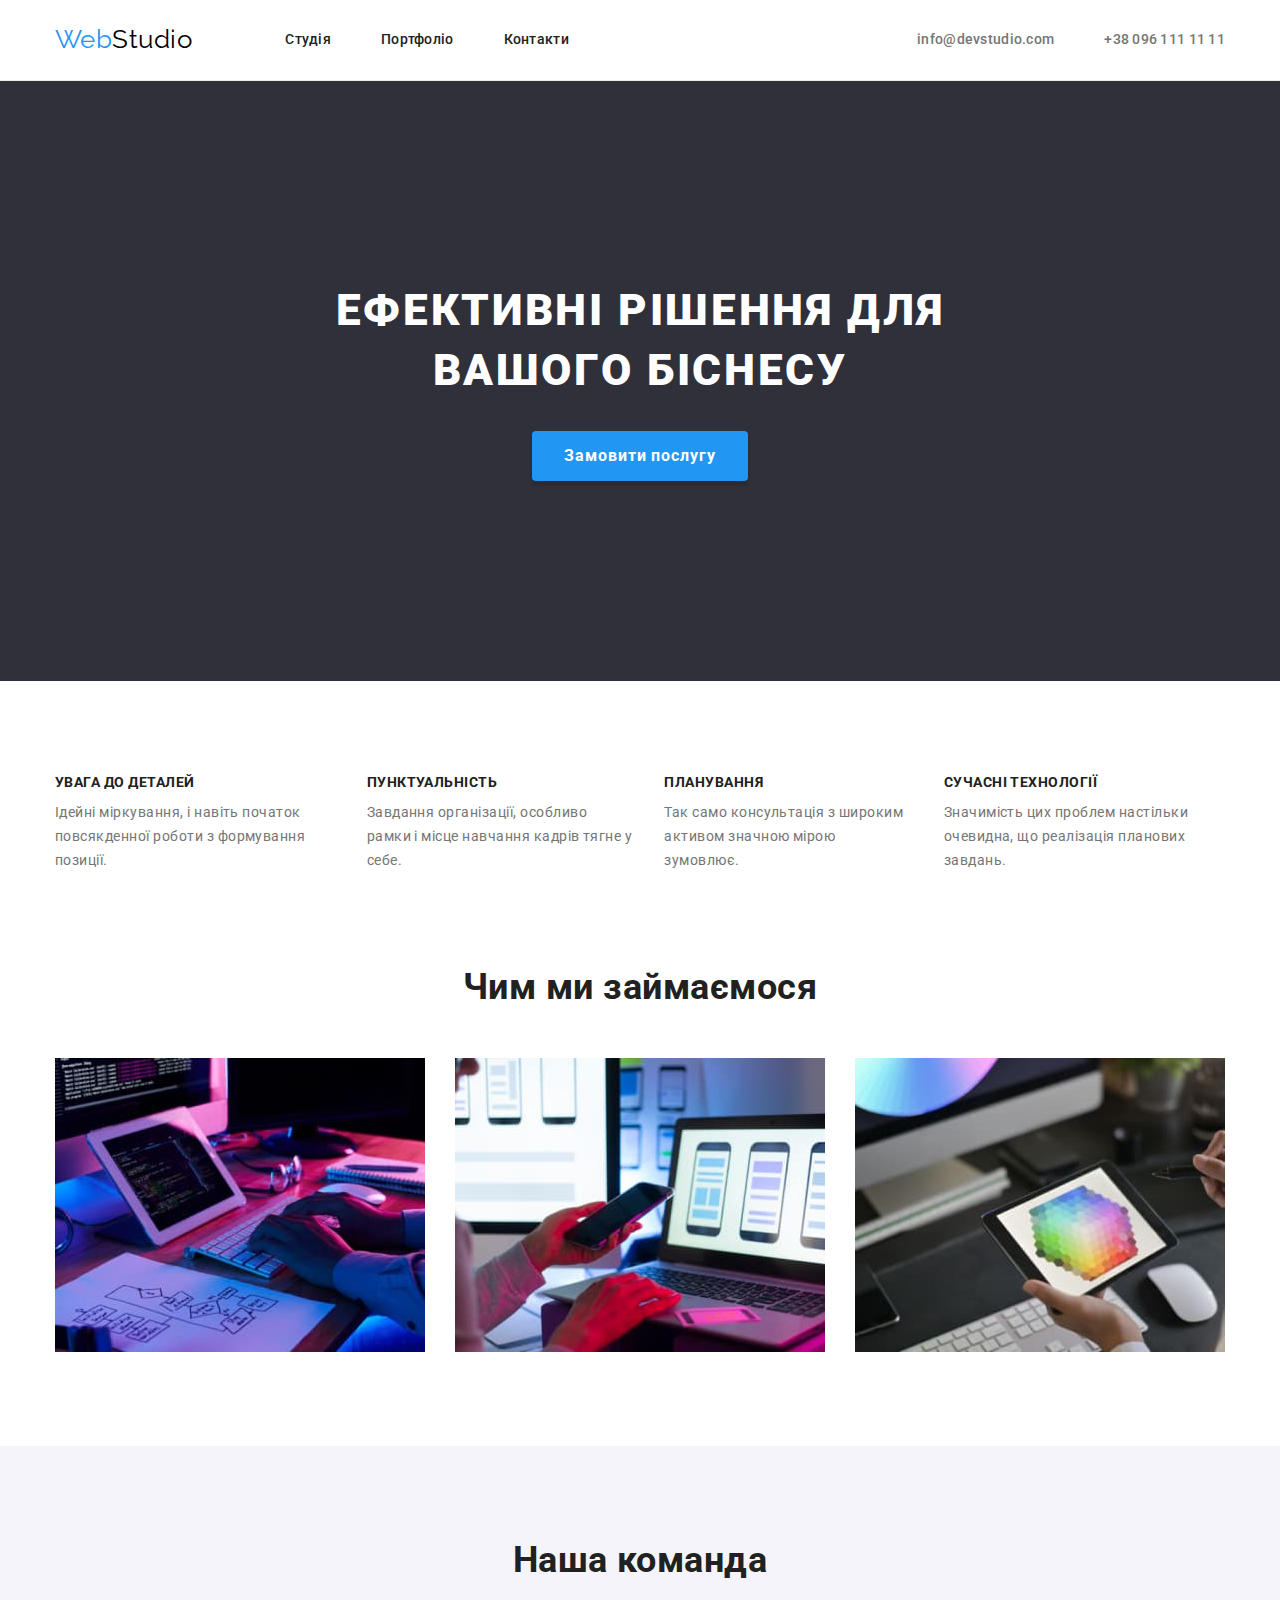
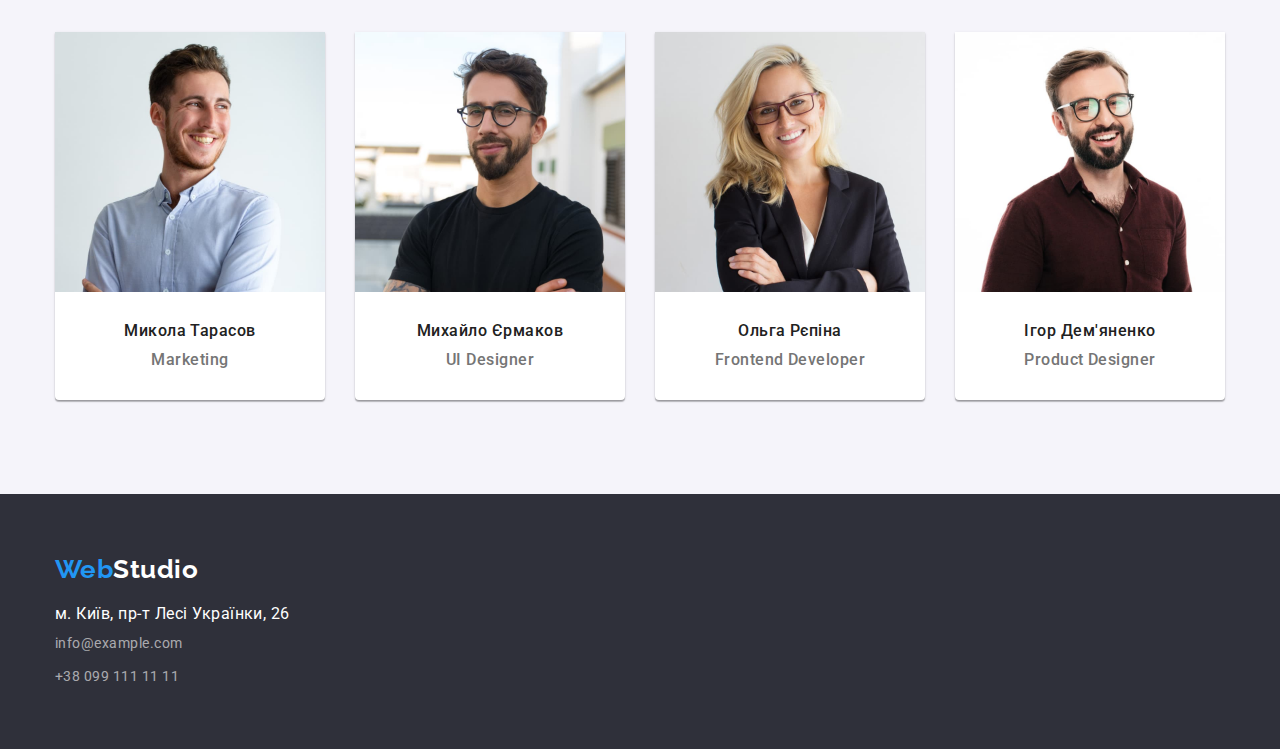
==== commit 2b5cedbd: "доробив дз" ====
--- a/index.html
+++ b/index.html
@@ -29,7 +29,7 @@
     </header>
 
     <main class="page">
-        <section class="section hero">
+        <section class="hero">
             <div class="container">
                 <h1 class="title">Ефективні рішення для вашого біснесу</h1>
                 <button class="buy-button" type="button">
@@ -38,7 +38,7 @@
             </div>
         </section>
 
-        <section class="section">
+        <section class="section no-padding">
             <div class="container">
                 <h2 class="visually-hidden">Особливості</h2>
                 <ul class="features-list">
@@ -85,31 +85,40 @@
                 <ul class="list-team">
                     <li class="item-team">
                         <img width="270" src="./images/img(3).jpg" alt="Микола-Тарасов">
-                        <h3 class="title person">Микола Тарасов</h3>
-                        <p class="text position">Marketing</p>
+                        <div class="about-person">
+                            <h3 class="title person">Микола Тарасов</h3>
+                            <p class="text position">Marketing</p>
+                        </div>
                     </li>
                     <li class="item-team">
                         <img width="270" src="./images/img(4).jpg" alt="Михайло-Єрмаков">
-                        <h3 class="title person">Михайло Єрмаков</h3>
-                        <p class="text position">UI Designer</p>
+                        <div class="about-person">
+                            <h3 class="title person">Михайло Єрмаков</h3>
+                            <p class="text position">UI Designer</p>
+                        </div>
+                        
                     </li>
                     <li class="item-team">
                         <img width="270" src="./images/img(6).jpg" alt="Ольга-Рєпіна">
-                        <h3 class="title person">Ольга Рєпіна</h3>
-                        <p class="text position">Frontend Developer</p>
+                        <div class="about-person">
+                            <h3 class="title person">Ольга Рєпіна</h3>
+                            <p class="text position">Frontend Developer</p>
+                        </div>
                     </li>
                     <li class="item-team">
                         <img width="270" src="./images/img(7).jpg" alt="Ігор-Дем'яненко">
-                        <h3 class="title person">Ігор Дем'яненко</h3>
-                        <p class="text position"> Product Designer</p>
+                        <div class="about-person">
+                            <h3 class="title person">Ігор Дем'яненко</h3>
+                            <p class="text position"> Product Designer</p>
+                        </div>
                     </li>
                 </ul>
             </div>
         </section>
     </main>
 
-    <footer class="end-page">
-        <div class="container footer">
+    <footer class="end-page footer">
+        <div class="container">
             <a class="logo-footer" href="./index.html"><span class="web">Web</span>Studio</a>
                 <address>
                     <ul class="list">
--- a/css/styles.css
+++ b/css/styles.css
@@ -35,7 +35,14 @@
       clip-path: inset(50%);
       margin: -1px;
   } 
+img {
+    display: block;
+    max-width: 100%;
+    height: auto;
+
+}
 /* container */
+
 .container{
     width: 1200px;
     padding-left: 15px;
@@ -47,6 +54,7 @@
     /* outline: solid tomato; */
 
 }
+
 /* акцент */
 .web,
 .page-nav,
@@ -130,10 +138,13 @@
 
 /* hero-page */
 .hero {
+    padding-top: 200px;
+    padding-bottom: 200px;
     background-color: var(--brandnew-color);
     text-align: center;
     
 }
+
 .hero .title {
 
     width: 694px;
@@ -151,6 +162,7 @@
     text-transform: uppercase;
 
 }
+
 .buy-button {
     letter-spacing: 0.06em;
     font-weight: 700;
@@ -172,7 +184,9 @@
     box-shadow: 0px 4px 4px rgba(0, 0, 0, 0.15);
     border-radius: 4px;
 }
+
 /* main index*/
+
 .section {
     padding-top: 94px;
     padding-bottom: 94px;
@@ -189,6 +203,8 @@
     font-weight: 400;
     font-size: 14px;
     line-height: 1.71;
+
+    /* width: 270px; */
 }
 .features-item .title {
     margin-top: 0px;
@@ -205,6 +221,7 @@
 .features-list {
     display: flex;
 }
+
 .title-example{
     margin-top: 0px;
     margin-bottom: 50px;
@@ -239,7 +256,6 @@
     display: flex;
 }
 .item-team{
-    padding-bottom: 30px;
     background-color: var(--hero-text-color);
     box-shadow: 0px 1px 3px rgba(0, 0, 0, 0.12), 0px 1px 1px rgba(0, 0, 0, 0.14), 0px 2px 1px rgba(0, 0, 0, 0.2);
     border-radius: 0px 0px 4px 4px;
@@ -247,12 +263,18 @@
 }
 .item-team + .item-team {
     margin-left: 30px;
+}
+.about-person {
+    padding: 30px;
 }
 .person{
     font-weight: 500;
     font-size: 16px;
     line-height: 1.18;
     text-align: center;
+
+    margin-bottom: 10px;
+    margin-top: 0;
 }
 .position{
     font-weight: 500;
@@ -260,6 +282,10 @@
     line-height: 1.18;
     text-align: center; 
 }
+.no-padding{
+    padding-bottom: 0;
+}
+
 /* footer */
 .footer{
     padding-top: 60px;
@@ -299,14 +325,17 @@
     font-family: 'Raleway', sans-serif
     
 }
+
 /* портфоліо */
 .project-list {
+   
     margin-bottom: 50px;
     display: flex;
     justify-content: center;
 }
 
 .project-button {
+    padding: 6px 22px;
     display: inline-block;
     min-width: 73px;
     min-height: 38px;
@@ -320,7 +349,6 @@
     line-height: 1.62;
     text-align: center;
     cursor: pointer;
-    box-shadow: 0px 3px 1px rgba(0, 0, 0, 0.1), 0px 1px 2px rgba(0, 0, 0, 0.08), 0px 2px 2px rgba(0, 0, 0, 0.12);
     border-radius: 4px;
 }
 .project-list .item + .item {
@@ -328,25 +356,18 @@
 }
 .project-button:hover,
 .project-button:focus {
+    box-shadow: 0px 3px 1px rgba(0, 0, 0, 0.1), 0px 1px 2px rgba(0, 0, 0, 0.08), 0px 2px 2px rgba(0, 0, 0, 0.12);
     background-color: var(--brand-color);
     color: var(--hero-text-color);
 }
 
 .picture {
-    border-left: 1px solid var(--grey-color);
-    border-right: 1px solid var(--grey-color); 
-
-    border-bottom: 1px solid var(--grey-color);
+    border: 1px solid var(--grey-color);
+
     width: 370px;
     margin-right: 30px;
     margin-bottom: 30px;
 }
-.picture:nth-child(3n){
-    margin-right: 0;
-}
-.picture:nth-last-child(-n + 3){
-    margin-bottom: 0;
-}
 
 
 .picture-list{
@@ -354,10 +375,13 @@
 
     display: flex;
     flex-wrap: wrap;
+
+    margin-bottom: -30px;
+    margin-right: -30px;
 }
 .project-name{
     display: inline-block;
-    margin-top: 20px;
+    margin-top: 0;
     margin-bottom: 4px;
 
     font-weight: 700;
@@ -377,9 +401,15 @@
     color: var(--text-color);
 }
 .project-item {
+    text-align: start;
     display: inline-block;
 
     padding-bottom: 10px;
 
     text-decoration: none;
 }
+.about-project {
+    margin-left: 24px;
+    margin-top: 20px;
+    display: inline-block;
+}
